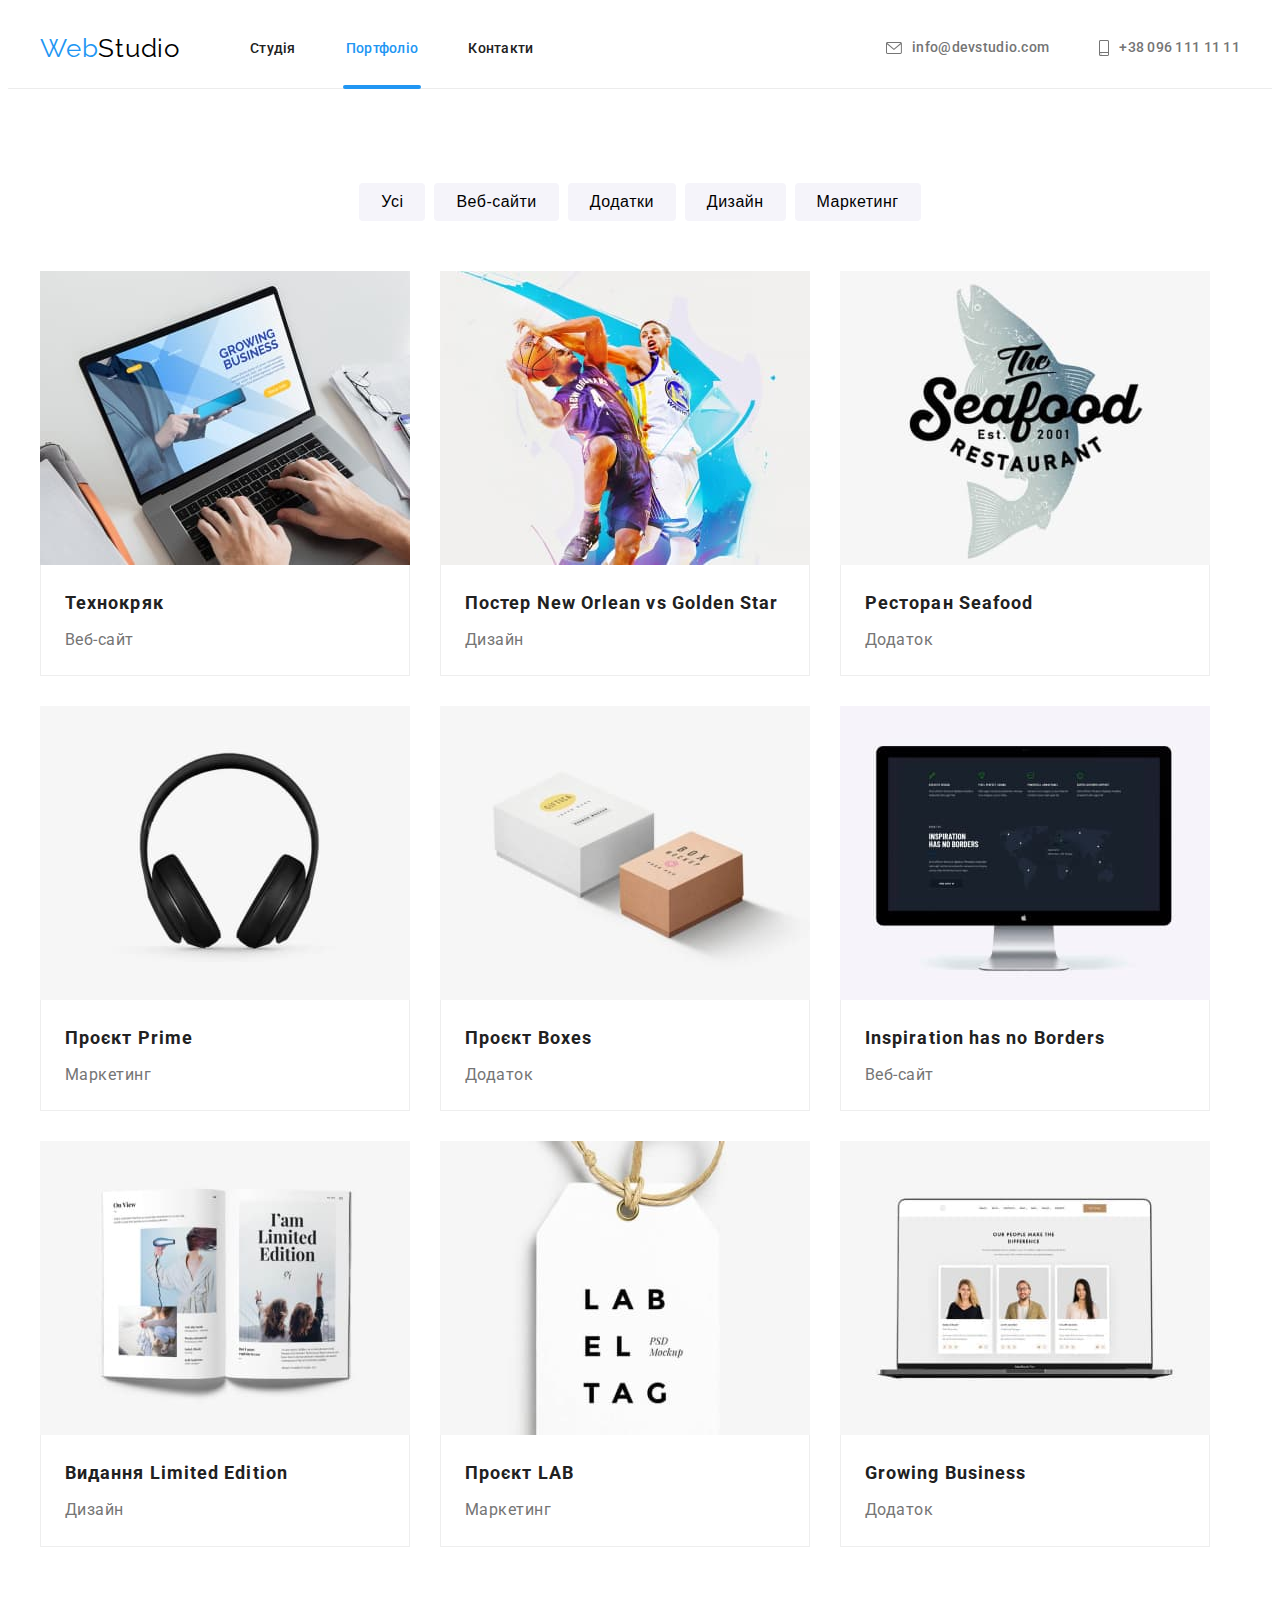
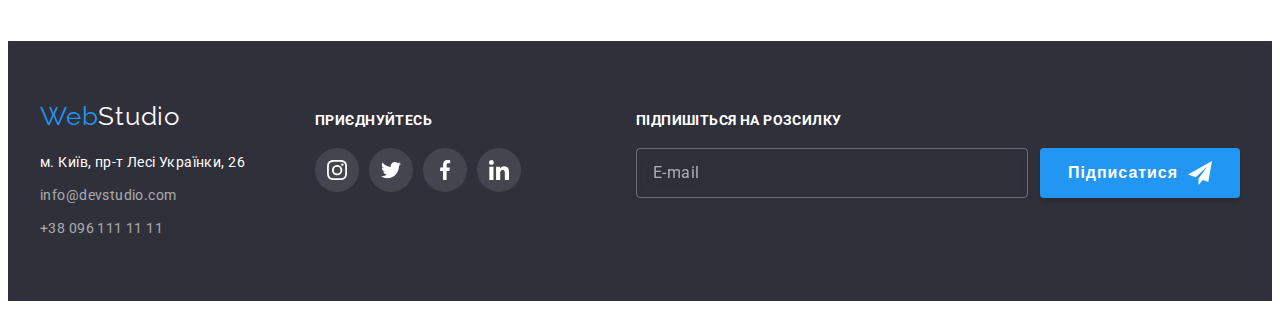
==== portfolio.html @ 5ef6e79d "Initial commit" ====
<!DOCTYPE html>
<html lang="uk">
  <head>
    <meta charset="UTF-8" />
    <meta http-equiv="X-UA-Compatible" content="IE=edge" />
    <meta name="viewport" content="width=device-width, initial-scale=1.0" />
    <title>Portfolio</title>
    <link
      rel="stylesheet"
      href="https://cdnjs.cloudflare.com/ajax/libs/modern-normalize/1.1.0/modern-normalize.min.css"
      integrity="sha512-wpPYUAdjBVSE4KJnH1VR1HeZfpl1ub8YT/NKx4PuQ5NmX2tKuGu6U/JRp5y+Y8XG2tV+wKQpNHVUX03MfMFn9Q=="
      crossorigin="anonymous"
      referrerpolicy="no-referrer"
    />
    <link rel="preconnect" href="https://fonts.googleapis.com" />
    <link rel="preconnect" href="https://fonts.gstatic.com" crossorigin />
    <link
      href="https://fonts.googleapis.com/css2?family=Raleway:wght@700&family=Roboto:wght@400;500;700;900&display=swap"
      rel="stylesheet"
    />
    <link rel="stylesheet" href="./css/styles.css" />
  </head>

  <body>
    <header class="header">
      <div class="container main-nav">
        <nav>
          <a href="./index.html" class="logo-main">Web<span class="logo-black">Studio</span></a>
          <ul class="list site-nav">
            <li class="item">
              <a href="./index.html" class="menu-link">Студія</a>
            </li>
            <li class="item">
              <a href="./portfolio.html" class="menu-link active-link">Портфоліо</a>
            </li>
            <li class="item">
              <a href="#" class="menu-link">Контакти</a>
            </li>
          </ul>
        </nav>

        <ul class="list contacts">
          <li class="item">
            <a href="mailto:info@devstudio.com" class="contact-link">
              <svg class="contacts-icon" width="16" height="12">
                <use href="./images/icons/icons.svg#mail"></use>
              </svg>
              info@devstudio.com</a
            >
          </li>
          <li class="item">
            <a href="tel:+380961111111" class="contact-link">
              <svg class="contacts-icon" width="10" height="16">
                <use href="./images/icons/icons.svg#smartphone"></use>
              </svg>
              +38 096 111 11 11</a
            >
          </li>
        </ul>
      </div>
    </header>

    <main>
      <section class="section">
        <div class="container">
          <h1 class="visually-hidden">Портфолио</h1>
          <ul class="btn-list list">
            <li class="btn-item">
              <button type="button" class="portfolio-button">Усі</button>
            </li>
            <li class="btn-item">
              <button type="button" class="portfolio-button">Веб-сайти</button>
            </li>
            <li class="btn-item">
              <button type="button" class="portfolio-button">Додатки</button>
            </li>
            <li class="btn-item">
              <button type="button" class="portfolio-button">Дизайн</button>
            </li>
            <li class="btn-item">
              <button type="button" class="portfolio-button">Маркетинг</button>
            </li>
          </ul>

          <ul class="examples-list list">
            <li class="examples-item">
              <a href="#" class="examples-link">
                <div class="examples-thumb">
                  <img
                    src="./images/img-portfolio/notebook1.jpg"
                    alt="Ноутбук з сайтом"
                    width="370"
                    height="294"
                  />
                  <div class="overlay">
                    <p class="overlay-desc">
                      Ресурс пропонує комплексні пропозиції з різним рівнем функціоналу та сервісів.
                      Все це дозволить відвідувачу отримати вичерпні відомості про компанію чи
                      приватну особу.
                    </p>
                  </div>
                </div>
                <div class="examples-container">
                  <h2 class="examples">Технокряк</h2>
                  <p class="description">Веб-сайт</p>
                </div>
              </a>
            </li>
            <li class="examples-item">
              <a href="#" class="examples-link">
                <div class="examples-thumb">
                  <img
                    src="./images/img-portfolio/basketball-players.jpg"
                    alt="Баскетболісти"
                    width="370"
                    height="294"
                  />
                  <div class="overlay">
                    <p class="overlay-desc">
                      Ресурс пропонує комплексні пропозиції з різним рівнем функціоналу та сервісів.
                      Все це дозволить відвідувачу отримати вичерпні відомості про компанію чи
                      приватну особу.
                    </p>
                  </div>
                </div>
                <div class="examples-container">
                  <h2 class="examples">Постер New Orlean vs Golden Star</h2>
                  <p class="description">Дизайн</p>
                </div>
              </a>
            </li>
            <li class="examples-item">
              <a href="#" class="examples-link">
                <div class="examples-thumb">
                  <img
                    src="./images/img-portfolio/restaurant-logo.jpg"
                    alt="Логотип ресторану"
                    width="370"
                    height="294"
                  />
                  <div class="overlay">
                    <p class="overlay-desc">
                      Ресурс пропонує комплексні пропозиції з різним рівнем функціоналу та сервісів.
                      Все це дозволить відвідувачу отримати вичерпні відомості про компанію чи
                      приватну особу.
                    </p>
                  </div>
                </div>
                <div class="examples-container">
                  <h2 class="examples">Ресторан Seafood</h2>
                  <p class="description">Додаток</p>
                </div>
              </a>
            </li>
            <li class="examples-item">
              <a href="#" class="examples-link">
                <div class="examples-thumb">
                  <img
                    src="./images/img-portfolio/headphones.jpg"
                    alt="Навушники"
                    width="370"
                    height="294"
                  />
                  <div class="overlay">
                    <p class="overlay-desc">
                      Ресурс пропонує комплексні пропозиції з різним рівнем функціоналу та сервісів.
                      Все це дозволить відвідувачу отримати вичерпні відомості про компанію чи
                      приватну особу.
                    </p>
                  </div>
                </div>
                <div class="examples-container">
                  <h2 class="examples">Проєкт Prime</h2>
                  <p class="description">Маркетинг</p>
                </div>
              </a>
            </li>
            <li class="examples-item">
              <a href="#" class="examples-link">
                <div class="examples-thumb">
                  <img
                    src="./images/img-portfolio/boxes.jpg"
                    alt="Коробки"
                    width="370"
                    height="294"
                  />
                  <div class="overlay">
                    <p class="overlay-desc">
                      Ресурс пропонує комплексні пропозиції з різним рівнем функціоналу та сервісів.
                      Все це дозволить відвідувачу отримати вичерпні відомості про компанію чи
                      приватну особу.
                    </p>
                  </div>
                </div>
                <div class="examples-container">
                  <h2 class="examples">Проєкт Boxes</h2>
                  <p class="description">Додаток</p>
                </div>
              </a>
            </li>
            <li class="examples-item">
              <a href="#" class="examples-link">
                <div class="examples-thumb">
                  <img
                    src="./images/img-portfolio/mac.jpg"
                    alt="Компьютер"
                    width="370"
                    height="294"
                  />
                  <div class="overlay">
                    <p class="overlay-desc">
                      Ресурс пропонує комплексні пропозиції з різним рівнем функціоналу та сервісів.
                      Все це дозволить відвідувачу отримати вичерпні відомості про компанію чи
                      приватну особу.
                    </p>
                  </div>
                </div>
                <div class="examples-container">
                  <h2 class="examples">Inspiration has no Borders</h2>
                  <p class="description">Веб-сайт</p>
                </div>
              </a>
            </li>
            <li class="examples-item">
              <a href="#" class="examples-link">
                <div class="examples-thumb">
                  <img
                    src="./images/img-portfolio/journal.jpg"
                    alt="Журнал"
                    width="370"
                    height="294"
                  />
                  <div class="overlay">
                    <p class="overlay-desc">
                      Ресурс пропонує комплексні пропозиції з різним рівнем функціоналу та сервісів.
                      Все це дозволить відвідувачу отримати вичерпні відомості про компанію чи
                      приватну особу.
                    </p>
                  </div>
                </div>
                <div class="examples-container">
                  <h2 class="examples">Видання Limited Edition</h2>
                  <p class="description">Дизайн</p>
                </div>
              </a>
            </li>
            <li class="examples-item">
              <a href="#" class="examples-link">
                <div class="examples-thumb">
                  <img
                    src="./images/img-portfolio/label.jpg"
                    alt="Лейба"
                    width="370"
                    height="294"
                  />
                  <div class="overlay">
                    <p class="overlay-desc">
                      Ресурс пропонує комплексні пропозиції з різним рівнем функціоналу та сервісів.
                      Все це дозволить відвідувачу отримати вичерпні відомості про компанію чи
                      приватну особу.
                    </p>
                  </div>
                </div>
                <div class="examples-container">
                  <h2 class="examples">Проєкт LAB</h2>
                  <p class="description">Маркетинг</p>
                </div>
              </a>
            </li>
            <li class="examples-item">
              <a href="#" class="examples-link">
                <div class="examples-thumb">
                  <img
                    src="./images/img-portfolio/notebook2.jpg"
                    alt="Ноутбук з відкритим застосунком"
                    width="370"
                    height="294"
                  />
                  <div class="overlay">
                    <p class="overlay-desc">
                      Ресурс пропонує комплексні пропозиції з різним рівнем функціоналу та сервісів.
                      Все це дозволить відвідувачу отримати вичерпні відомості про компанію чи
                      приватну особу.
                    </p>
                  </div>
                </div>
                <div class="examples-container">
                  <h2 class="examples">Growing Business</h2>
                  <p class="description">Додаток</p>
                </div>
              </a>
            </li>
          </ul>
        </div>
      </section>
    </main>

    <footer class="footer">
      <div class="footer-container container">
        <div class="adress-container">
          <a href="./index.html" class="logo-main">Web<span class="logo-white">Studio</span></a>
          <address class="address-group">
            <ul class="list">
              <li class="address-item">
                <a
                  href="https://goo.gl/maps/VaSAjemoiXG7hevM7"
                  target="_blank"
                  rel="noreferrer noopener"
                  class="footer-link address"
                  >м. Київ, пр-т Лесі Українки, 26
                </a>
              </li>
              <li class="address-item">
                <a href="mailto:info@devstudio.com" class="footer-link">info@devstudio.com</a>
              </li>
              <li class="address-item">
                <a href="tel:+380961111111" class="footer-link">+38 096 111 11 11</a>
              </li>
            </ul>
          </address>
        </div>

        <div class="footer-social-link">
          <h2 class="link-title">приєднуйтесь</h2>
          <ul class="socials-list list">
            <li class="socials">
              <a
                class="footer-socials-link socials-link"
                target="_blank"
                rel="noreferrer noopener"
                href="#"
              >
                <svg class="footer-contacts-icon" width="20" height="20">
                  <use href="./images/icons/icons.svg#instagram"></use>
                </svg>
              </a>
            </li>
            <li class="socials">
              <a
                class="footer-socials-link socials-link"
                target="_blank"
                rel="noreferrer noopener"
                href="#"
              >
                <svg class="footer-contacts-icon" width="20" height="20">
                  <use href="./images/icons/icons.svg#twitter"></use>
                </svg>
              </a>
            </li>
            <li class="socials">
              <a
                class="footer-socials-link socials-link"
                target="_blank"
                rel="noreferrer noopener"
                href="#"
              >
                <svg class="footer-contacts-icon" width="20" height="20">
                  <use href="./images/icons/icons.svg#facebook"></use>
                </svg>
              </a>
            </li>
            <li class="socials">
              <a
                class="footer-socials-link socials-link"
                target="_blank"
                rel="noreferrer noopener"
                href="#"
              >
                <svg class="footer-contacts-icon" width="20" height="20">
                  <use href="./images/icons/icons.svg#linkedin"></use>
                </svg>
              </a>
            </li>
          </ul>
        </div>

        <form class="footer-form">
          <h2 class="link-title">Підпишіться на розсилку</h2>
          <div class="footer-form-countainer">
            <label class="footer-form-label">
              <input type="email" name="follow-mail" placeholder="E-mail" required />
            </label>
            <button type="submit" class="button footer-btn">
              Підписатися
              <svg class="footer-btn-icon" width="24" height="24">
                <use href="./images/icons/icons.svg#icon-follow"></use>
              </svg>
            </button>
          </div>
        </form>
      </div>
    </footer>
  </body>
</html>
---- css/styles.css ----
:root {
  --main-font: 'Roboto', sans-serif;
  --main-font-color: #212121;
  --secondary-font-color: #757575;
  --light-color: #ffffff;
  --accent-color: #2196f3;
  --main-background-color: #ffffff;
  --secondary-background-color: #2f303a;
  --background-button-color: #f5f4fa;
  --fill-icon: #afb1b8;
  --main-anim: 250ms cubic-bezier(0.4, 0, 0.2, 1) 0s;
}

body {
  background-color: var(--main-background-color);
  color: var(--main-font-color);
  font-family: var(--main-font);
  font-size: 14px;
}

h1,
h2,
h3,
h4,
h5,
h6,
p {
  margin: 0;
  padding: 0;
}

img {
  display: block;
  max-width: 100%;
  height: auto;
}

.container {
  width: 1200px;
  margin: 0 auto;
  padding-left: 15px;
  padding-right: 15px;
}

.section {
  padding-top: 94px;
  padding-bottom: 94px;
}

/* Стилизация хедера */

.header {
  border-bottom: solid 1px #ececec;
}

/* Стилизация логотипа */

.logo-main {
  text-decoration: none;
  font-family: 'Raleway', sans-serif;
  font-size: 26px;
  line-height: 1.17;
  color: var(--accent-color);
  letter-spacing: 0.03em;
}

.logo-black {
  color: #000000;
}

.logo-white {
  color: #ffffff;
}

.list {
  list-style: none;
  margin: 0;
  padding: 0;
}

.menu-link {
  display: block;
  padding-top: 32px;
  padding-bottom: 32px;

  text-decoration: none;
  color: var(--main-font-color);
  font-weight: 500;
  line-height: 1.17;
  letter-spacing: 0.02em;

  transition: color var(--main-anim);
}

.menu-link:hover,
.menu-link:focus {
  color: var(--accent-color);
}

.contact-link {
  display: flex;
  gap: 10px;
  align-items: center;
  padding-top: 32px;
  padding-bottom: 32px;

  text-decoration: none;
  color: var(--secondary-font-color);
  font-weight: 500;
  line-height: 1.14;
  letter-spacing: 0.02em;

  transition: color var(--main-anim);
}

.contact-link:hover,
.contact-link:focus {
  color: var(--accent-color);
}

.active-link {
  position: relative;
  color: var(--accent-color);
}

.active-link::after {
  position: absolute;
  right: -4%;
  bottom: -1px;
  display: block;
  content: '';
  width: 108%;
  height: 4px;
  background-color: var(--accent-color);
  border-radius: 2px;
}

.site-nav {
  display: flex;
  margin-left: 70px;
}

.site-nav .item + .item {
  margin-left: 50px;
}

.contacts {
  display: flex;
  margin-left: auto;
}

.contacts .item + .item {
  margin-left: 50px;
}

.main-nav,
.main-nav nav {
  display: flex;
  align-items: center;
}

.contacts-icon {
  fill: currentColor;
}

/* Стилизация main */

/* Герой */

.container-hero {
  width: 696px;
  margin: 0 auto;
}

.hero {
  max-width: 1600px;
  height: 600px;
  margin-right: auto;
  margin-left: auto;
  padding-top: 200px;
  padding-bottom: 200px;

  border: 1px solid #000000;
  background-image: linear-gradient(rgba(47, 48, 58, 0.4), rgba(47, 48, 58, 0.4)),
    url(../images/background/hero-bg.jpg);
  filter: drop-shadow(0px 4px 4px rgba(0, 0, 0, 0.25));
  background-color: var(--secondary-background-color);
  text-align: center;
}

.hero-title {
  margin: 0;
  margin-bottom: 30px;
  color: var(--light-color);
  font-size: 44px;
  font-weight: 900;
  text-transform: uppercase;
  line-height: 1.36;
  letter-spacing: 0.06em;
  text-align: center;
  width: 696px;
}

.button {
  background-color: var(--accent-color);
  color: var(--light-color);
  font-size: 16px;
  font-weight: 700;
  line-height: 1.88;
  letter-spacing: 0.06em;
  border: none;
  padding: 10px 32px;
  border-radius: 4px;
  box-shadow: 0px 4px 4px rgba(0, 0, 0, 0.15);
  cursor: pointer;

  transition: background-color var(--main-anim);
}

.button:focus,
.button:hover {
  background-color: #188ce8;
}

/* Стилизация приимуществ */

.advantages {
  padding-bottom: 0;
}

.visually-hidden {
  position: absolute;
  white-space: nowrap;
  width: 1px;
  height: 1px;
  overflow: hidden;
  border: 0;
  padding: 0;
  clip: rect(0 0 0 0);
  clip-path: inset(50%);
  margin: -1px;
}

.advantage-list {
  display: flex;
}

.advantage-title {
  margin-bottom: 10px;

  color: var(--main-font-color);
  font-weight: 700;
  line-height: 1.14;
  letter-spacing: 0.03em;
  text-transform: uppercase;
}

.advantage-text {
  color: var(--secondary-font-color);
  line-height: 1.71;
  letter-spacing: 0.03em;
}

.advantage-item {
  flex-basis: 100%;
}

.advantage-list .advantage-item + .advantage-item {
  margin-left: 30px;
}

.advantage-countainer {
  display: flex;
  justify-content: center;
  align-items: center;
  margin-bottom: 30px;
  width: 100%;
  height: 120px;
  background: var(--background-button-color);
  border-radius: 4px;
}

/* Чем мы занимаемся */

.section-title {
  margin-bottom: 50px;

  font-weight: 700;
  font-size: 36px;
  line-height: 1.17;
  text-align: center;
  letter-spacing: 0.03em;
}

.employments {
  display: flex;
}

.employments .employments-item + .employments-item {
  margin-left: 30px;
}

.employments-item {
  position: relative;
}

.employments-text {
  display: flex;
  justify-content: center;
  align-items: center;

  position: absolute;
  left: 0;
  bottom: 0;
  height: 74px;
  width: 100%;

  font-weight: 700;
  line-height: calc(16 / 14);
  letter-spacing: 0.03em;
  text-transform: uppercase;

  color: var(--light-color);
  background-color: rgba(47, 48, 58, 0.8);
}

/* Наша команда */

.team {
  background-color: #f5f4fa;
}

.team-list {
  display: flex;
  text-align: center;
}

.team-list .team-item + .team-item {
  margin-left: 30px;
}

.team-item {
  background-color: var(--main-background-color);
  box-shadow: 0px 1px 3px rgba(0, 0, 0, 0.12), 0px 1px 1px rgba(0, 0, 0, 0.14),
    0px 2px 1px rgba(0, 0, 0, 0.2);
  border-radius: 0px 0px 4px 4px;
}

.name {
  margin-bottom: 10px;

  font-weight: 500;
  font-size: 16px;
  line-height: 1.19;
  letter-spacing: 0.03em;
}

.job-title {
  margin-bottom: 16px;
  color: var(--secondary-font-color);
  font-size: 16px;
  line-height: 1.19;
  letter-spacing: 0.03em;
}

.team-container {
  padding-top: 30px;
  padding-bottom: 30px;
}

.socials-link {
  display: flex;
  justify-content: center;
  align-items: center;
  width: 44px;
  height: 44px;
  border-radius: 50%;

  transition: background-color var(--main-anim);
}

.socials-link:hover,
.socials-link:focus {
  background-color: var(--accent-color);
}

.team-contacts-icon {
  fill: var(--fill-icon);

  transition: fill var(--main-anim);
}

.socials-link:hover .team-contacts-icon,
.socials-link:focus .team-contacts-icon {
  fill: var(--main-background-color);
}

.socials-list {
  display: flex;
  justify-content: center;
  gap: 10px;
}

/* Постоянные клиенты */

.client-list {
  display: flex;
  gap: 30px;
}

.client-link {
  display: flex;
  width: 170px;
  height: 92px;
  border: 1px solid var(--fill-icon);
  border-radius: 4px;
  justify-content: center;
  align-items: center;

  transition: border var(--main-anim);
}

.client-icon {
  fill: var(--fill-icon);

  transition: fill var(--main-anim);
}

.client-link:hover,
.client-link:focus {
  border: 1px solid var(--accent-color);
}

.client-link:hover .client-icon,
.client-link:focus .client-icon {
  fill: var(--accent-color);
}

/* Стилизация футера */

.address-group {
  margin-top: 20px;
}

.footer {
  background-color: var(--secondary-background-color);
  padding-top: 60px;
  padding-bottom: 60px;
}

.footer-link {
  text-decoration: none;
  color: rgba(255, 255, 255, 0.6);
  line-height: 1.71;
  letter-spacing: 0.03em;
  font-style: normal;

  transition: color var(--main-anim);
}

.footer-link:hover,
.footer-link:focus {
  color: var(--accent-color);
}

.address {
  color: var(--light-color);
}

.address-item {
  margin-bottom: 9px;
}

.list .address-item:last-child {
  margin-bottom: 0;
}

.link-title {
  margin-bottom: 20px;
  font-size: 14px;
  line-height: calc(16 / 14);
  letter-spacing: 0.03em;
  text-transform: uppercase;
  color: var(--light-color);
}

.footer-socials-link {
  background-color: rgba(255, 255, 255, 0.1);
}

.footer-contacts-icon {
  fill: var(--main-background-color);
}

.footer-container {
  display: flex;
  gap: 70px;
  align-items: baseline;
}

/* Оформление формы футера */

.footer-btn {
  display: flex;
  gap: 10px;
  align-items: center;
  padding-left: 28px;
  padding-right: 28px;
}

.footer-btn-icon {
  fill: currentColor;
}

.footer-form {
  margin-left: auto;
}

.footer-form-countainer {
  display: flex;
  gap: 12px;
}

.footer-form-label input {
  margin: 0;
  padding: 15px 16px 15px 16px;
  width: 358px;

  color: var(--light-color);
  font-size: 16px;

  border: 1px solid rgba(255, 255, 255, 0.3);
  filter: drop-shadow(0px 4px 4px rgba(0, 0, 0, 0.15));
  border-radius: 4px;
  background-color: transparent;
}

.footer-form-label input::placeholder {
  font-family: 'Roboto';
  font-style: normal;
  font-weight: 400;
  font-size: 16px;
  line-height: 1.25;
  letter-spacing: 0.03em;
  color: rgba(255, 255, 255, 0.6);
}

/* Стилизация portfolio.html */

/* Стилизация кнопок */

.portfolio-button {
  background-color: var(--background-button-color);
  font-weight: 500;
  font-size: 16px;
  line-height: 1.62;
  letter-spacing: 0.03em;
  border: none;
  border-radius: 4px;
  padding: 6px 22px;
  cursor: pointer;

  transition: background-color var(--main-anim), color var(--main-anim), box-shadow var(--main-anim);
}

.portfolio-button:hover,
.portfolio-button:focus {
  background-color: var(--accent-color);
  color: var(--light-color);
  box-shadow: 0px 3px 1px rgba(0, 0, 0, 0.1), 0px 1px 2px rgba(0, 0, 0, 0.08),
    0px 2px 2px rgba(0, 0, 0, 0.12);
}

.btn-list {
  display: flex;
  margin-bottom: 50px;
  justify-content: center;
}

.btn-item {
  margin-left: 9px;
}

.btn-item:first-child {
  margin-left: 0;
}

/* Стилизация примеров продуктов */

.examples-link {
  text-decoration: none;
}

.examples {
  margin-bottom: 4px;

  color: var(--main-font-color);
  font-weight: 700;
  font-size: 18px;
  line-height: 2;
  letter-spacing: 0.06em;
}

.description {
  color: var(--secondary-font-color);
  font-size: 16px;
  line-height: 1.88;
  letter-spacing: 0.03em;
}

.examples-container {
  padding: 20px 24px;
  border: 1px solid #eeeeee;
  border-top: none;
}

.examples-list {
  display: flex;
  flex-wrap: wrap;

  margin-top: -30px;
  margin-left: -30px;
}

.examples-item {
  margin-top: 30px;
  margin-left: 30px;

  transition: box-shadow var(--main-anim);
}

.examples-item:hover {
  box-shadow: 0px 1px 1px rgba(0, 0, 0, 0.12), 0px 4px 4px rgba(0, 0, 0, 0.06),
    1px 4px 6px rgba(0, 0, 0, 0.16);
}

.examples-thumb {
  position: relative;
  overflow: hidden;
}

.overlay {
  position: absolute;
  top: 0;
  left: 0;

  transform: translateY(100%);

  width: 100%;
  height: 100%;

  display: flex;
  justify-content: center;
  align-items: center;
  padding-left: 24px;
  padding-right: 24px;

  background-color: rgba(33, 150, 243, 0.9);

  transition: transform var(--main-anim);
}

.examples-link:hover .overlay,
.examples-link:focus .overlay {
  transform: translateY(0);
}

.overlay-desc {
  font-size: 18px;
  line-height: calc(28 / 18);
  letter-spacing: 0.03em;

  color: var(--light-color);
}

/* Модальное окно */

.backdrop {
  position: fixed;
  top: 0;
  left: 0;
  width: 100%;
  height: 100%;
  background-color: rgba(0, 0, 0, 0.2);

  transition: opacity var(--main-anim), visibility var(--main-anim);
}

.modal {
  position: absolute;
  top: 50%;
  left: 50%;
  transform: translate(-50%, -50%);

  padding: 40px;
  width: 528px;

  background-color: var(--main-background-color);
  box-shadow: 0px 1px 3px rgba(0, 0, 0, 0.12), 0px 1px 1px rgba(0, 0, 0, 0.14),
    0px 2px 1px rgba(0, 0, 0, 0.2);
  border-radius: 4px;

  opacity: 1;

  transition: opacity var(--main-anim), transform var(--main-anim);
}

.modal-btn {
  position: absolute;
  top: 9px;
  right: 12px;

  display: flex;
  justify-content: center;
  align-items: center;

  width: 30px;
  height: 30px;

  border-radius: 50%;
  border: 1px solid rgba(0, 0, 0, 0.1);
  background-color: var(--main-background-color);
  cursor: pointer;
}

.modal-btn-icon {
  transition: fill var(--main-anim);
}

.modal-btn:focus .modal-btn-icon,
.modal-btn:hover .modal-btn-icon {
  fill: var(--accent-color);
}

.is-hidden {
  opacity: 0;
  pointer-events: none;
  visibility: hidden;
}

.is-hidden .modal {
  transform: translate(-50%, -150%);
  opacity: 0;
}

/* Стилизация формы модального окна */

.modal-form-title {
  display: block;

  margin-bottom: 30px;

  font-size: 20px;
  line-height: calc(23 / 20);
  text-align: center;
  letter-spacing: 0.03em;
}

.modal-form-group {
  margin-bottom: 20px;
}

.modal-form-agreement {
  display: flex;
  align-items: center;
  justify-content: center;
  gap: 7px;
  margin: 0;
  margin-bottom: 30px;
  padding: 0;
}

.modal-btn-submit {
  display: flex;
  margin: 0 auto;
  padding-left: 52px;
  padding-right: 52px;
}

.modal-form-field {
  position: relative;

  display: block;
  margin-bottom: 10px;
}

.modal-form-field:last-child {
  margin-bottom: 0;
}

.modal-form-label {
  display: block;

  margin-bottom: 4px;

  font-size: 12px;
  line-height: calc(14 / 12);
  letter-spacing: 0.01em;
  color: var(--secondary-font-color);
}

.modal-form-input {
  padding: 12px 42px;
  margin: 0;

  width: 100%;
  height: 40px;

  outline: transparent;
  border: 1px solid rgba(33, 33, 33, 0.2);
  border-radius: 4px;

  transition: border-color var(--main-anim);

  cursor: pointer;
}

.modal-form-input:focus {
  border-color: var(--accent-color);
}

.modal-form-icon {
  position: absolute;
  left: 12px;
  bottom: 11px;

  transition: fill var(--main-anim);
}

.modal-form-input:focus + .modal-form-icon {
  fill: var(--accent-color);
}

.modal-form-textarea {
  width: 100%;
  height: 120px;
  resize: none;

  padding: 12px 16px;

  outline: transparent;
  border: 1px solid rgba(33, 33, 33, 0.2);
  border-radius: 4px;

  transition: border-color var(--main-anim);

  cursor: pointer;
}

.modal-form-textarea:focus {
  border-color: var(--accent-color);
}

.modal-form-textarea::placeholder {
  font-size: 12px;
  line-height: calc(14 / 12);
  letter-spacing: 0.01em;
  color: rgba(117, 117, 117, 0.5);
}

.agreement-text {
  line-height: calc(24 / 14);
  letter-spacing: 0.03em;
  color: var(--secondary-font-color);
  user-select: none;
}

.agreement-link {
  color: #2196f3;
}

.icon-checked {
  opacity: 0;

  transition: opacity var(--main-anim);
}

.icon-unchecked {
  opacity: 1;

  transition: opacity var(--main-anim);
}

.modal-form-checkbox:checked + .agreement-icon .icon-checked {
  opacity: 1;
}

.modal-form-checkbox:checked + .agreement-icon .icon-unchecked {
  opacity: 0;
}
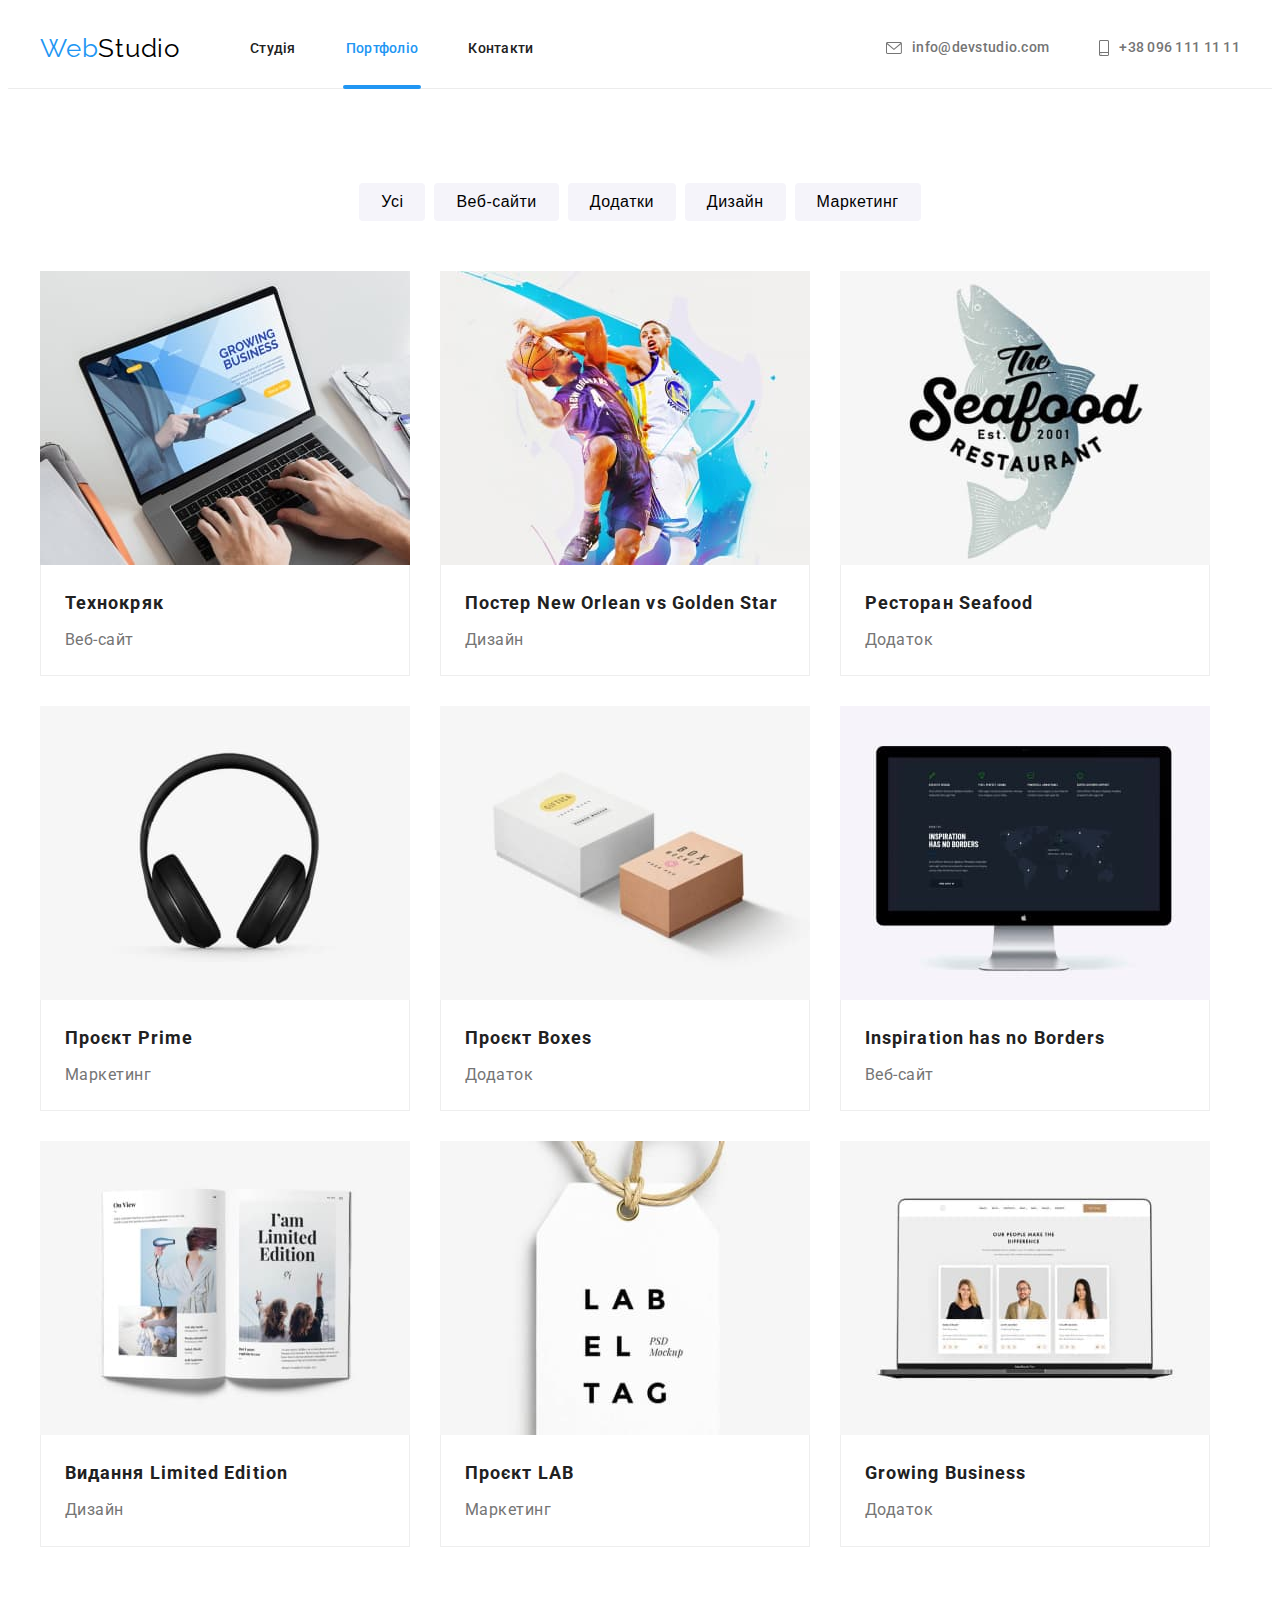
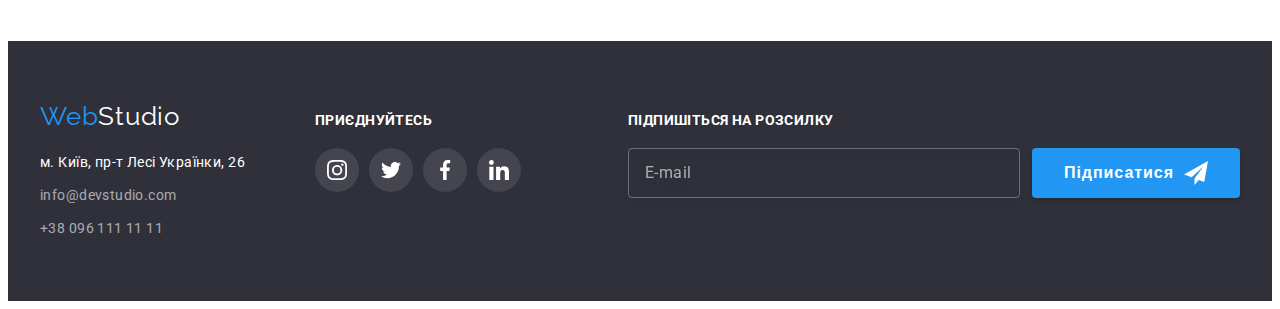
==== commit 213fae17: "Рефакторинг кода на SASS" ====
--- a/portfolio.html
+++ b/portfolio.html
@@ -18,39 +18,39 @@
       href="https://fonts.googleapis.com/css2?family=Raleway:wght@700&family=Roboto:wght@400;500;700;900&display=swap"
       rel="stylesheet"
     />
-    <link rel="stylesheet" href="./css/styles.css" />
+    <link rel="stylesheet" href="./css/main.min.css">
   </head>
 
   <body>
-    <header class="header">
-      <div class="container main-nav">
-        <nav>
+      <header class="header">
+      <div class="header__container container">
+        <nav class="nav">
           <a href="./index.html" class="logo-main">Web<span class="logo-black">Studio</span></a>
-          <ul class="list site-nav">
-            <li class="item">
-              <a href="./index.html" class="menu-link">Студія</a>
-            </li>
-            <li class="item">
-              <a href="./portfolio.html" class="menu-link active-link">Портфоліо</a>
-            </li>
-            <li class="item">
-              <a href="#" class="menu-link">Контакти</a>
+          <ul class="nav__list list">
+            <li class="nav__item">
+              <a href="./index.html" class="nav__link">Студія</a>
+            </li>
+            <li class="nav__item">
+              <a href="./portfolio.html" class="nav__link nav__link--current">Портфоліо</a>
+            </li>
+            <li class="nav__item">
+              <a href="#" class="nav__link">Контакти</a>
             </li>
           </ul>
         </nav>
 
-        <ul class="list contacts">
-          <li class="item">
-            <a href="mailto:info@devstudio.com" class="contact-link">
-              <svg class="contacts-icon" width="16" height="12">
+        <ul class="contacts list">
+          <li class="contacts__item">
+            <a href="mailto:info@devstudio.com" class="contacts__link">
+              <svg class="contacts__icon" width="16" height="12">
                 <use href="./images/icons/icons.svg#mail"></use>
               </svg>
               info@devstudio.com</a
             >
           </li>
-          <li class="item">
-            <a href="tel:+380961111111" class="contact-link">
-              <svg class="contacts-icon" width="10" height="16">
+          <li class="contacts__item">
+            <a href="tel:+380961111111" class="contacts__link">
+              <svg class="contacts__icon" width="10" height="16">
                 <use href="./images/icons/icons.svg#smartphone"></use>
               </svg>
               +38 096 111 11 11</a
@@ -64,229 +64,229 @@
       <section class="section">
         <div class="container">
           <h1 class="visually-hidden">Портфолио</h1>
-          <ul class="btn-list list">
-            <li class="btn-item">
-              <button type="button" class="portfolio-button">Усі</button>
-            </li>
-            <li class="btn-item">
-              <button type="button" class="portfolio-button">Веб-сайти</button>
-            </li>
-            <li class="btn-item">
-              <button type="button" class="portfolio-button">Додатки</button>
-            </li>
-            <li class="btn-item">
-              <button type="button" class="portfolio-button">Дизайн</button>
-            </li>
-            <li class="btn-item">
-              <button type="button" class="portfolio-button">Маркетинг</button>
+          <ul class="filter list">
+            <li class="filter__item">
+              <button type="button" class="filter__button">Усі</button>
+            </li>
+            <li class="filter__item">
+              <button type="button" class="filter__button">Веб-сайти</button>
+            </li>
+            <li class="filter__item">
+              <button type="button" class="filter__button">Додатки</button>
+            </li>
+            <li class="filter__item">
+              <button type="button" class="filter__button">Дизайн</button>
+            </li>
+            <li class="filter__item">
+              <button type="button" class="filter__button">Маркетинг</button>
             </li>
           </ul>
 
-          <ul class="examples-list list">
-            <li class="examples-item">
-              <a href="#" class="examples-link">
-                <div class="examples-thumb">
+          <ul class="examples list">
+            <li class="examples__item">
+              <a href="#" class="examples__link">
+                <div class="examples__thumb">
                   <img
                     src="./images/img-portfolio/notebook1.jpg"
                     alt="Ноутбук з сайтом"
                     width="370"
                     height="294"
                   />
-                  <div class="overlay">
-                    <p class="overlay-desc">
-                      Ресурс пропонує комплексні пропозиції з різним рівнем функціоналу та сервісів.
-                      Все це дозволить відвідувачу отримати вичерпні відомості про компанію чи
-                      приватну особу.
-                    </p>
-                  </div>
-                </div>
-                <div class="examples-container">
-                  <h2 class="examples">Технокряк</h2>
-                  <p class="description">Веб-сайт</p>
-                </div>
-              </a>
-            </li>
-            <li class="examples-item">
-              <a href="#" class="examples-link">
-                <div class="examples-thumb">
+                  <div class="examples__overlay">
+                    <p class="examples__overlay-desc">
+                      Ресурс пропонує комплексні пропозиції з різним рівнем функціоналу та сервісів.
+                      Все це дозволить відвідувачу отримати вичерпні відомості про компанію чи
+                      приватну особу.
+                    </p>
+                  </div>
+                </div>
+                <div class="examples__container">
+                  <h2 class="examples__title">Технокряк</h2>
+                  <p class="examples__description">Веб-сайт</p>
+                </div>
+              </a>
+            </li>
+            <li class="examples__item">
+              <a href="#" class="examples__link">
+                <div class="examples__thumb">
                   <img
                     src="./images/img-portfolio/basketball-players.jpg"
                     alt="Баскетболісти"
                     width="370"
                     height="294"
                   />
-                  <div class="overlay">
-                    <p class="overlay-desc">
-                      Ресурс пропонує комплексні пропозиції з різним рівнем функціоналу та сервісів.
-                      Все це дозволить відвідувачу отримати вичерпні відомості про компанію чи
-                      приватну особу.
-                    </p>
-                  </div>
-                </div>
-                <div class="examples-container">
-                  <h2 class="examples">Постер New Orlean vs Golden Star</h2>
-                  <p class="description">Дизайн</p>
-                </div>
-              </a>
-            </li>
-            <li class="examples-item">
-              <a href="#" class="examples-link">
-                <div class="examples-thumb">
+                  <div class="examples__overlay">
+                    <p class="examples__overlay-desc">
+                      Ресурс пропонує комплексні пропозиції з різним рівнем функціоналу та сервісів.
+                      Все це дозволить відвідувачу отримати вичерпні відомості про компанію чи
+                      приватну особу.
+                    </p>
+                  </div>
+                </div>
+                <div class="examples__container">
+                  <h2 class="examples__title">Постер New Orlean vs Golden Star</h2>
+                  <p class="examples__description">Дизайн</p>
+                </div>
+              </a>
+            </li>
+            <li class="examples__item">
+              <a href="#" class="examples__link">
+                <div class="examples__thumb">
                   <img
                     src="./images/img-portfolio/restaurant-logo.jpg"
                     alt="Логотип ресторану"
                     width="370"
                     height="294"
                   />
-                  <div class="overlay">
-                    <p class="overlay-desc">
-                      Ресурс пропонує комплексні пропозиції з різним рівнем функціоналу та сервісів.
-                      Все це дозволить відвідувачу отримати вичерпні відомості про компанію чи
-                      приватну особу.
-                    </p>
-                  </div>
-                </div>
-                <div class="examples-container">
-                  <h2 class="examples">Ресторан Seafood</h2>
-                  <p class="description">Додаток</p>
-                </div>
-              </a>
-            </li>
-            <li class="examples-item">
-              <a href="#" class="examples-link">
-                <div class="examples-thumb">
+                  <div class="examples__overlay">
+                    <p class="examples__overlay-desc">
+                      Ресурс пропонує комплексні пропозиції з різним рівнем функціоналу та сервісів.
+                      Все це дозволить відвідувачу отримати вичерпні відомості про компанію чи
+                      приватну особу.
+                    </p>
+                  </div>
+                </div>
+                <div class="examples__container">
+                  <h2 class="examples__title">Ресторан Seafood</h2>
+                  <p class="examples__description">Додаток</p>
+                </div>
+              </a>
+            </li>
+            <li class="examples__item">
+              <a href="#" class="examples__link">
+                <div class="examples__thumb">
                   <img
                     src="./images/img-portfolio/headphones.jpg"
                     alt="Навушники"
                     width="370"
                     height="294"
                   />
-                  <div class="overlay">
-                    <p class="overlay-desc">
-                      Ресурс пропонує комплексні пропозиції з різним рівнем функціоналу та сервісів.
-                      Все це дозволить відвідувачу отримати вичерпні відомості про компанію чи
-                      приватну особу.
-                    </p>
-                  </div>
-                </div>
-                <div class="examples-container">
-                  <h2 class="examples">Проєкт Prime</h2>
-                  <p class="description">Маркетинг</p>
-                </div>
-              </a>
-            </li>
-            <li class="examples-item">
-              <a href="#" class="examples-link">
-                <div class="examples-thumb">
+                  <div class="examples__overlay">
+                    <p class="examples__overlay-desc">
+                      Ресурс пропонує комплексні пропозиції з різним рівнем функціоналу та сервісів.
+                      Все це дозволить відвідувачу отримати вичерпні відомості про компанію чи
+                      приватну особу.
+                    </p>
+                  </div>
+                </div>
+                <div class="examples__container">
+                  <h2 class="examples__title">Проєкт Prime</h2>
+                  <p class="examples__description">Маркетинг</p>
+                </div>
+              </a>
+            </li>
+            <li class="examples__item">
+              <a href="#" class="examples__link">
+                <div class="examples__thumb">
                   <img
                     src="./images/img-portfolio/boxes.jpg"
                     alt="Коробки"
                     width="370"
                     height="294"
                   />
-                  <div class="overlay">
-                    <p class="overlay-desc">
-                      Ресурс пропонує комплексні пропозиції з різним рівнем функціоналу та сервісів.
-                      Все це дозволить відвідувачу отримати вичерпні відомості про компанію чи
-                      приватну особу.
-                    </p>
-                  </div>
-                </div>
-                <div class="examples-container">
-                  <h2 class="examples">Проєкт Boxes</h2>
-                  <p class="description">Додаток</p>
-                </div>
-              </a>
-            </li>
-            <li class="examples-item">
-              <a href="#" class="examples-link">
-                <div class="examples-thumb">
+                  <div class="examples__overlay">
+                    <p class="examples__overlay-desc">
+                      Ресурс пропонує комплексні пропозиції з різним рівнем функціоналу та сервісів.
+                      Все це дозволить відвідувачу отримати вичерпні відомості про компанію чи
+                      приватну особу.
+                    </p>
+                  </div>
+                </div>
+                <div class="examples__container">
+                  <h2 class="examples__title">Проєкт Boxes</h2>
+                  <p class="examples__description">Додаток</p>
+                </div>
+              </a>
+            </li>
+            <li class="examples__item">
+              <a href="#" class="examples__link">
+                <div class="examples__thumb">
                   <img
                     src="./images/img-portfolio/mac.jpg"
                     alt="Компьютер"
                     width="370"
                     height="294"
                   />
-                  <div class="overlay">
-                    <p class="overlay-desc">
-                      Ресурс пропонує комплексні пропозиції з різним рівнем функціоналу та сервісів.
-                      Все це дозволить відвідувачу отримати вичерпні відомості про компанію чи
-                      приватну особу.
-                    </p>
-                  </div>
-                </div>
-                <div class="examples-container">
-                  <h2 class="examples">Inspiration has no Borders</h2>
-                  <p class="description">Веб-сайт</p>
-                </div>
-              </a>
-            </li>
-            <li class="examples-item">
-              <a href="#" class="examples-link">
-                <div class="examples-thumb">
+                  <div class="examples__overlay">
+                    <p class="examples__overlay-desc">
+                      Ресурс пропонує комплексні пропозиції з різним рівнем функціоналу та сервісів.
+                      Все це дозволить відвідувачу отримати вичерпні відомості про компанію чи
+                      приватну особу.
+                    </p>
+                  </div>
+                </div>
+                <div class="examples__container">
+                  <h2 class="examples__title">Inspiration has no Borders</h2>
+                  <p class="examples__description">Веб-сайт</p>
+                </div>
+              </a>
+            </li>
+            <li class="examples__item">
+              <a href="#" class="examples__link">
+                <div class="examples__thumb">
                   <img
                     src="./images/img-portfolio/journal.jpg"
                     alt="Журнал"
                     width="370"
                     height="294"
                   />
-                  <div class="overlay">
-                    <p class="overlay-desc">
-                      Ресурс пропонує комплексні пропозиції з різним рівнем функціоналу та сервісів.
-                      Все це дозволить відвідувачу отримати вичерпні відомості про компанію чи
-                      приватну особу.
-                    </p>
-                  </div>
-                </div>
-                <div class="examples-container">
-                  <h2 class="examples">Видання Limited Edition</h2>
-                  <p class="description">Дизайн</p>
-                </div>
-              </a>
-            </li>
-            <li class="examples-item">
-              <a href="#" class="examples-link">
-                <div class="examples-thumb">
+                  <div class="examples__overlay">
+                    <p class="examples__overlay-desc">
+                      Ресурс пропонує комплексні пропозиції з різним рівнем функціоналу та сервісів.
+                      Все це дозволить відвідувачу отримати вичерпні відомості про компанію чи
+                      приватну особу.
+                    </p>
+                  </div>
+                </div>
+                <div class="examples__container">
+                  <h2 class="examples__title">Видання Limited Edition</h2>
+                  <p class="examples__description">Дизайн</p>
+                </div>
+              </a>
+            </li>
+            <li class="examples__item">
+              <a href="#" class="examples__link">
+                <div class="examples__thumb">
                   <img
                     src="./images/img-portfolio/label.jpg"
                     alt="Лейба"
                     width="370"
                     height="294"
                   />
-                  <div class="overlay">
-                    <p class="overlay-desc">
-                      Ресурс пропонує комплексні пропозиції з різним рівнем функціоналу та сервісів.
-                      Все це дозволить відвідувачу отримати вичерпні відомості про компанію чи
-                      приватну особу.
-                    </p>
-                  </div>
-                </div>
-                <div class="examples-container">
-                  <h2 class="examples">Проєкт LAB</h2>
-                  <p class="description">Маркетинг</p>
-                </div>
-              </a>
-            </li>
-            <li class="examples-item">
-              <a href="#" class="examples-link">
-                <div class="examples-thumb">
+                  <div class="examples__overlay">
+                    <p class="examples__overlay-desc">
+                      Ресурс пропонує комплексні пропозиції з різним рівнем функціоналу та сервісів.
+                      Все це дозволить відвідувачу отримати вичерпні відомості про компанію чи
+                      приватну особу.
+                    </p>
+                  </div>
+                </div>
+                <div class="examples__container">
+                  <h2 class="examples__title">Проєкт LAB</h2>
+                  <p class="examples__description">Маркетинг</p>
+                </div>
+              </a>
+            </li>
+            <li class="examples__item">
+              <a href="#" class="examples__link">
+                <div class="examples__thumb">
                   <img
                     src="./images/img-portfolio/notebook2.jpg"
                     alt="Ноутбук з відкритим застосунком"
                     width="370"
                     height="294"
                   />
-                  <div class="overlay">
-                    <p class="overlay-desc">
-                      Ресурс пропонує комплексні пропозиції з різним рівнем функціоналу та сервісів.
-                      Все це дозволить відвідувачу отримати вичерпні відомості про компанію чи
-                      приватну особу.
-                    </p>
-                  </div>
-                </div>
-                <div class="examples-container">
-                  <h2 class="examples">Growing Business</h2>
-                  <p class="description">Додаток</p>
+                  <div class="examples__overlay">
+                    <p class="examples__overlay-desc">
+                      Ресурс пропонує комплексні пропозиції з різним рівнем функціоналу та сервісів.
+                      Все це дозволить відвідувачу отримати вичерпні відомості про компанію чи
+                      приватну особу.
+                    </p>
+                  </div>
+                </div>
+                <div class="examples__container">
+                  <h2 class="examples__title">Growing Business</h2>
+                  <p class="examples__description">Додаток</p>
                 </div>
               </a>
             </li>
@@ -295,78 +295,78 @@
       </section>
     </main>
 
-    <footer class="footer">
-      <div class="footer-container container">
-        <div class="adress-container">
+       <footer class="footer">
+      <div class="footer__container container">
+        <div class="footer__group">
           <a href="./index.html" class="logo-main">Web<span class="logo-white">Studio</span></a>
-          <address class="address-group">
-            <ul class="list">
-              <li class="address-item">
+          <address class="address">
+            <ul class="address__list list">
+              <li class="address__item">
                 <a
                   href="https://goo.gl/maps/VaSAjemoiXG7hevM7"
                   target="_blank"
                   rel="noreferrer noopener"
-                  class="footer-link address"
+                  class="address__link address__link--white"
                   >м. Київ, пр-т Лесі Українки, 26
                 </a>
               </li>
-              <li class="address-item">
-                <a href="mailto:info@devstudio.com" class="footer-link">info@devstudio.com</a>
+              <li class="address__item">
+                <a href="mailto:info@devstudio.com" class="address__link">info@devstudio.com</a>
               </li>
-              <li class="address-item">
-                <a href="tel:+380961111111" class="footer-link">+38 096 111 11 11</a>
+              <li class="address__item">
+                <a href="tel:+380961111111" class="address__link">+38 096 111 11 11</a>
               </li>
             </ul>
           </address>
         </div>
 
-        <div class="footer-social-link">
-          <h2 class="link-title">приєднуйтесь</h2>
-          <ul class="socials-list list">
-            <li class="socials">
+        <div class="footer__socials-link">
+          <h2 class="footer__subtitle">приєднуйтесь</h2>
+          <ul class="socials list">
+            <li class="socials__item">
               <a
-                class="footer-socials-link socials-link"
+                class="socials__link socials__link--dark"
                 target="_blank"
                 rel="noreferrer noopener"
                 href="#"
               >
-                <svg class="footer-contacts-icon" width="20" height="20">
+                <svg class="socials__icon socials__icon--white" width="20" height="20">
                   <use href="./images/icons/icons.svg#instagram"></use>
                 </svg>
               </a>
             </li>
-            <li class="socials">
+            <li class="socials__item">
               <a
-                class="footer-socials-link socials-link"
+                class="socials__link socials__link--dark"
                 target="_blank"
                 rel="noreferrer noopener"
                 href="#"
               >
-                <svg class="footer-contacts-icon" width="20" height="20">
+                <svg class="socials__icon socials__icon--white" width="20" height="20">
                   <use href="./images/icons/icons.svg#twitter"></use>
                 </svg>
               </a>
             </li>
-            <li class="socials">
+            <li class="socials__item">
               <a
-                class="footer-socials-link socials-link"
+                class="socials__link socials__link--dark"
                 target="_blank"
                 rel="noreferrer noopener"
                 href="#"
               >
-                <svg class="footer-contacts-icon" width="20" height="20">
+                <svg class="socials__icon socials__icon--white" width="20" height="20">
                   <use href="./images/icons/icons.svg#facebook"></use>
                 </svg>
               </a>
             </li>
-            <li class="socials">
+            <li class="socials__item">
               <a
-                class="footer-socials-link socials-link"
+                class="socials__link socials__link--dark"
                 target="_blank"
                 rel="noreferrer noopener"
                 href="#"
               >
-                <svg class="footer-contacts-icon" width="20" height="20">
+                <svg class="socials__icon socials__icon--white" width="20" height="20">
                   <use href="./images/icons/icons.svg#linkedin"></use>
                 </svg>
               </a>
@@ -374,15 +374,15 @@
           </ul>
         </div>
 
-        <form class="footer-form">
-          <h2 class="link-title">Підпишіться на розсилку</h2>
-          <div class="footer-form-countainer">
-            <label class="footer-form-label">
+        <form class="follow-form">
+          <h2 class="footer__subtitle">Підпишіться на розсилку</h2>
+          <div class="follow-form__countainer">
+            <label class="follow-form__label">
               <input type="email" name="follow-mail" placeholder="E-mail" required />
             </label>
-            <button type="submit" class="button footer-btn">
+            <button type="submit" class="button follow-form__btn">
               Підписатися
-              <svg class="footer-btn-icon" width="24" height="24">
+              <svg class="follow-form__btn-icon" width="24" height="24">
                 <use href="./images/icons/icons.svg#icon-follow"></use>
               </svg>
             </button>
--- a/css/main.min.css
+++ b/css/main.min.css
@@ -0,0 +1 @@
+:root{--main-font: "Roboto", sans-serif;--main-font-color: #212121;--secondary-font-color: #757575;--light-color: #ffffff;--accent-color: #2196f3;--main-background-color: #ffffff;--secondary-background-color: #2f303a;--background-button-color: #f5f4fa;--fill-icon: #afb1b8;--main-anim: 250ms cubic-bezier(0.4, 0, 0.2, 1) 0s}.visually-hidden{position:absolute;white-space:nowrap;width:1px;height:1px;overflow:hidden;border:0;padding:0;clip:rect(0 0 0 0);-webkit-clip-path:inset(50%);clip-path:inset(50%);margin:-1px}body{background-color:var(--main-background-color);color:var(--main-font-color);font-family:var(--main-font);font-size:14px}.section{padding-top:94px;padding-bottom:94px}.section-title{margin-bottom:50px;font-weight:700;font-size:36px;line-height:1.17;text-align:center;letter-spacing:.03em}img{display:block;max-width:100%;height:auto}h1,h2,h3,h4,h5,h6,p{margin:0;padding:0}.list{list-style:none;margin:0;padding:0}.container{width:1200px;margin:0 auto;padding-left:15px;padding-right:15px}.header{border-bottom:solid 1px #ececec}.header__container{display:-webkit-box;display:-ms-flexbox;display:flex;-webkit-box-align:center;-ms-flex-align:center;align-items:center}.nav{display:-webkit-box;display:-ms-flexbox;display:flex;-webkit-box-align:center;-ms-flex-align:center;align-items:center}.nav__list{display:-webkit-box;display:-ms-flexbox;display:flex;gap:50px;margin-left:70px}.nav__link{display:block;padding-top:32px;padding-bottom:32px;text-decoration:none;color:var(--main-font-color);font-weight:500;line-height:1.17;letter-spacing:.02em;-webkit-transition:color var(--main-anim);transition:color var(--main-anim)}.nav__link:hover,.nav__link:focus{color:var(--accent-color)}.nav__link--current{position:relative;color:var(--accent-color)}.nav__link--current::after{position:absolute;right:-4%;bottom:-1px;display:block;content:"";width:108%;height:4px;background-color:var(--accent-color);border-radius:2px}.contacts{display:-webkit-box;display:-ms-flexbox;display:flex;gap:50px;margin-left:auto}.contacts__icon{fill:currentColor}.contacts__link{display:-webkit-box;display:-ms-flexbox;display:flex;gap:10px;-webkit-box-align:center;-ms-flex-align:center;align-items:center;padding-top:32px;padding-bottom:32px;text-decoration:none;color:var(--secondary-font-color);font-weight:500;line-height:1.14;letter-spacing:.02em;-webkit-transition:color var(--main-anim);transition:color var(--main-anim)}.contacts__link:hover,.contacts__link:focus{color:var(--accent-color)}.hero{max-width:1600px;height:600px;margin-right:auto;margin-left:auto;padding-top:200px;padding-bottom:200px;border:1px solid #000;background-image:-webkit-gradient(linear, left top, left bottom, from(rgba(47, 48, 58, 0.4)), to(rgba(47, 48, 58, 0.4))),url(../images/background/hero-bg.jpg);background-image:linear-gradient(rgba(47, 48, 58, 0.4), rgba(47, 48, 58, 0.4)),url(../images/background/hero-bg.jpg);-webkit-filter:drop-shadow(0px 4px 4px rgba(0, 0, 0, 0.25));filter:drop-shadow(0px 4px 4px rgba(0, 0, 0, 0.25));background-color:var(--secondary-background-color);text-align:center}.hero__title{margin:0;margin-bottom:30px;color:var(--light-color);font-size:44px;font-weight:900;text-transform:uppercase;line-height:1.36;letter-spacing:.06em;text-align:center;width:696px}.hero__container{width:696px;margin:0 auto}.advantages{padding-bottom:0}.advantages__list{display:-webkit-box;display:-ms-flexbox;display:flex;gap:30px}.advantages__item{-ms-flex-preferred-size:100%;flex-basis:100%}.advantages__countainer{display:-webkit-box;display:-ms-flexbox;display:flex;-webkit-box-pack:center;-ms-flex-pack:center;justify-content:center;-webkit-box-align:center;-ms-flex-align:center;align-items:center;margin-bottom:30px;width:100%;height:120px;background:var(--background-button-color);border-radius:4px}.advantages__description{margin-bottom:10px;color:var(--main-font-color);font-weight:700;line-height:1.14;letter-spacing:.03em;text-transform:uppercase}.advantages__text{color:var(--secondary-font-color);line-height:1.71;letter-spacing:.03em}.employments{display:-webkit-box;display:-ms-flexbox;display:flex;gap:30px}.employments__item{position:relative}.employments__text{display:-webkit-box;display:-ms-flexbox;display:flex;-webkit-box-pack:center;-ms-flex-pack:center;justify-content:center;-webkit-box-align:center;-ms-flex-align:center;align-items:center;position:absolute;left:0;bottom:0;height:74px;width:100%;font-weight:700;line-height:1.1428571429;letter-spacing:.03em;text-transform:uppercase;color:var(--light-color);background-color:rgba(47,48,58,.8)}.team{background-color:#f5f4fa}.team__list{display:-webkit-box;display:-ms-flexbox;display:flex;text-align:center;gap:30px}.team__item{background-color:var(--main-background-color);-webkit-box-shadow:0px 1px 3px rgba(0,0,0,.12),0px 1px 1px rgba(0,0,0,.14),0px 2px 1px rgba(0,0,0,.2);box-shadow:0px 1px 3px rgba(0,0,0,.12),0px 1px 1px rgba(0,0,0,.14),0px 2px 1px rgba(0,0,0,.2);border-radius:0px 0px 4px 4px}.team__container{padding-top:30px;padding-bottom:30px}.team__name{margin-bottom:10px;font-weight:500;font-size:16px;line-height:1.19;letter-spacing:.03em}.team__position{margin-bottom:16px;color:var(--secondary-font-color);font-size:16px;line-height:1.19;letter-spacing:.03em}.clients__list{display:-webkit-box;display:-ms-flexbox;display:flex;gap:30px}.clients__link{display:-webkit-box;display:-ms-flexbox;display:flex;width:170px;height:92px;border:1px solid var(--fill-icon);border-radius:4px;-webkit-box-pack:center;-ms-flex-pack:center;justify-content:center;-webkit-box-align:center;-ms-flex-align:center;align-items:center;-webkit-transition:border var(--main-anim);transition:border var(--main-anim)}.clients__link:hover,.clients__link:focus{border:1px solid var(--accent-color)}.clients__icon{fill:var(--fill-icon);-webkit-transition:fill var(--main-anim);transition:fill var(--main-anim)}.clients__link:hover .clients__icon,.clients__link:focus .clients__icon{fill:var(--accent-color)}.footer{background-color:var(--secondary-background-color);padding-top:60px;padding-bottom:60px}.footer__subtitle{margin-bottom:20px;font-size:14px;line-height:1.1428571429;letter-spacing:.03em;text-transform:uppercase;color:var(--light-color)}.footer__container{display:-webkit-box;display:-ms-flexbox;display:flex;gap:70px;-webkit-box-align:baseline;-ms-flex-align:baseline;align-items:baseline}.follow-form{margin-left:auto}.follow-form__label input{margin:0;padding:15px 16px 15px 16px;width:358px;color:var(--light-color);font-size:16px;border:1px solid rgba(255,255,255,.3);-webkit-filter:drop-shadow(0px 4px 4px rgba(0, 0, 0, 0.15));filter:drop-shadow(0px 4px 4px rgba(0, 0, 0, 0.15));border-radius:4px;background-color:rgba(0,0,0,0)}.follow-form__label input::-webkit-input-placeholder{font-family:"Roboto";font-style:normal;font-weight:400;font-size:16px;line-height:1.25;letter-spacing:.03em;color:rgba(255,255,255,.6)}.follow-form__label input::-moz-placeholder{font-family:"Roboto";font-style:normal;font-weight:400;font-size:16px;line-height:1.25;letter-spacing:.03em;color:rgba(255,255,255,.6)}.follow-form__label input:-ms-input-placeholder{font-family:"Roboto";font-style:normal;font-weight:400;font-size:16px;line-height:1.25;letter-spacing:.03em;color:rgba(255,255,255,.6)}.follow-form__label input::-ms-input-placeholder{font-family:"Roboto";font-style:normal;font-weight:400;font-size:16px;line-height:1.25;letter-spacing:.03em;color:rgba(255,255,255,.6)}.follow-form__label input::placeholder{font-family:"Roboto";font-style:normal;font-weight:400;font-size:16px;line-height:1.25;letter-spacing:.03em;color:rgba(255,255,255,.6)}.follow-form__countainer{display:-webkit-box;display:-ms-flexbox;display:flex;gap:12px}.follow-form__btn{display:-webkit-box;display:-ms-flexbox;display:flex;gap:10px;-webkit-box-align:center;-ms-flex-align:center;align-items:center;padding-left:28px;padding-right:28px}.follow-form__btn-icon{fill:currentColor}.examples{display:-webkit-box;display:-ms-flexbox;display:flex;-ms-flex-wrap:wrap;flex-wrap:wrap;margin-top:-30px;margin-left:-30px}.examples__item{margin-top:30px;margin-left:30px;-webkit-transition:-webkit-box-shadow var(--main-anim);transition:-webkit-box-shadow var(--main-anim);transition:box-shadow var(--main-anim);transition:box-shadow var(--main-anim), -webkit-box-shadow var(--main-anim)}.examples__item:hover{-webkit-box-shadow:0px 1px 1px rgba(0,0,0,.12),0px 4px 4px rgba(0,0,0,.06),1px 4px 6px rgba(0,0,0,.16);box-shadow:0px 1px 1px rgba(0,0,0,.12),0px 4px 4px rgba(0,0,0,.06),1px 4px 6px rgba(0,0,0,.16)}.examples__link{text-decoration:none}.examples__thumb{position:relative;overflow:hidden}.examples__overlay{position:absolute;top:0;left:0;-webkit-transform:translateY(100%);transform:translateY(100%);width:100%;height:100%;display:-webkit-box;display:-ms-flexbox;display:flex;-webkit-box-pack:center;-ms-flex-pack:center;justify-content:center;-webkit-box-align:center;-ms-flex-align:center;align-items:center;padding-left:24px;padding-right:24px;background-color:rgba(33,150,243,.9);-webkit-transition:-webkit-transform var(--main-anim);transition:-webkit-transform var(--main-anim);transition:transform var(--main-anim);transition:transform var(--main-anim), -webkit-transform var(--main-anim)}.examples__link:hover .examples__overlay,.examples__link:focus .examples__overlay{-webkit-transform:translateY(0);transform:translateY(0)}.examples__overlay-desc{font-size:18px;line-height:1.5555555556;letter-spacing:.03em;color:var(--light-color)}.examples__container{padding:20px 24px;border:1px solid #eee;border-top:none}.examples__title{margin-bottom:4px;color:var(--main-font-color);font-weight:700;font-size:18px;line-height:2;letter-spacing:.06em}.examples__description{color:var(--secondary-font-color);font-size:16px;line-height:1.88;letter-spacing:.03em}.backdrop{position:fixed;top:0;left:0;width:100%;height:100%;background-color:rgba(0,0,0,.2);-webkit-transition:opacity var(--main-anim),visibility var(--main-anim);transition:opacity var(--main-anim),visibility var(--main-anim)}.modal{position:absolute;top:50%;left:50%;-webkit-transform:translate(-50%, -50%);transform:translate(-50%, -50%);padding:40px;width:528px;background-color:var(--main-background-color);-webkit-box-shadow:0px 1px 3px rgba(0,0,0,.12),0px 1px 1px rgba(0,0,0,.14),0px 2px 1px rgba(0,0,0,.2);box-shadow:0px 1px 3px rgba(0,0,0,.12),0px 1px 1px rgba(0,0,0,.14),0px 2px 1px rgba(0,0,0,.2);border-radius:4px;-webkit-transition:opacity var(--main-anim),-webkit-transform var(--main-anim);transition:opacity var(--main-anim),-webkit-transform var(--main-anim);transition:opacity var(--main-anim),transform var(--main-anim);transition:opacity var(--main-anim),transform var(--main-anim),-webkit-transform var(--main-anim)}.modal__btn{position:absolute;top:9px;right:12px;display:-webkit-box;display:-ms-flexbox;display:flex;-webkit-box-pack:center;-ms-flex-pack:center;justify-content:center;-webkit-box-align:center;-ms-flex-align:center;align-items:center;width:30px;height:30px;border-radius:50%;border:1px solid rgba(0,0,0,.1);background-color:var(--main-background-color);cursor:pointer}.modal__btn-icon{-webkit-transition:fill var(--main-anim);transition:fill var(--main-anim)}.modal__btn:focus .modal__btn-icon,.modal__btn:hover .modal__btn-icon{fill:var(--accent-color)}.is-hidden{opacity:0;pointer-events:none;visibility:hidden}.is-hidden .modal{-webkit-transform:translate(-50%, -150%);transform:translate(-50%, -150%);opacity:0}.modal-form__title{display:block;margin-bottom:30px;font-size:20px;line-height:1.15;text-align:center;letter-spacing:.03em}.modal-form__group{margin-bottom:20px}.modal-form__field{position:relative;display:block;margin-bottom:10px}.modal-form__field:last-child{margin-bottom:0}.modal__btn-submit{display:-webkit-box;display:-ms-flexbox;display:flex;margin:0 auto;padding-left:52px;padding-right:52px}.modal-form__label{display:block;margin-bottom:4px;font-size:12px;line-height:1.1666666667;letter-spacing:.01em;color:var(--secondary-font-color)}.modal-form__input{padding:12px 42px;margin:0;width:100%;height:40px;outline:rgba(0,0,0,0);border:1px solid rgba(33,33,33,.2);border-radius:4px;-webkit-transition:border-color var(--main-anim);transition:border-color var(--main-anim);cursor:pointer}.modal-form__input:focus{border-color:var(--accent-color)}.modal-form__icon{position:absolute;left:12px;bottom:11px;-webkit-transition:fill var(--main-anim);transition:fill var(--main-anim)}.modal-form__input:focus+.modal-form__icon{fill:var(--accent-color)}.modal-form__textarea{width:100%;height:120px;resize:none;padding:12px 16px;outline:rgba(0,0,0,0);border:1px solid rgba(33,33,33,.2);border-radius:4px;-webkit-transition:border-color var(--main-anim);transition:border-color var(--main-anim);cursor:pointer}.modal-form__textarea:focus{border-color:var(--accent-color)}.modal-form__textarea::-webkit-input-placeholder{font-size:12px;line-height:1.1666666667;letter-spacing:.01em;color:rgba(117,117,117,.5)}.modal-form__textarea::-moz-placeholder{font-size:12px;line-height:1.1666666667;letter-spacing:.01em;color:rgba(117,117,117,.5)}.modal-form__textarea:-ms-input-placeholder{font-size:12px;line-height:1.1666666667;letter-spacing:.01em;color:rgba(117,117,117,.5)}.modal-form__textarea::-ms-input-placeholder{font-size:12px;line-height:1.1666666667;letter-spacing:.01em;color:rgba(117,117,117,.5)}.modal-form__textarea::placeholder{font-size:12px;line-height:1.1666666667;letter-spacing:.01em;color:rgba(117,117,117,.5)}.checkbox{display:-webkit-box;display:-ms-flexbox;display:flex;-webkit-box-align:center;-ms-flex-align:center;align-items:center;-webkit-box-pack:center;-ms-flex-pack:center;justify-content:center;gap:7px;margin:0;margin-bottom:30px;padding:0}.checkbox__label{line-height:1.7142857143;letter-spacing:.03em;color:var(--secondary-font-color);-webkit-user-select:none;-moz-user-select:none;-ms-user-select:none;user-select:none}.checkbox__link{color:#2196f3}.checkbox__icon-checked{opacity:0;-webkit-transition:opacity var(--main-anim);transition:opacity var(--main-anim)}.checkbox__icon-unchecked{opacity:1;-webkit-transition:opacity var(--main-anim);transition:opacity var(--main-anim)}.checkbox__input:checked+.checkbox__icon .checkbox__icon-checked{opacity:1}.checkbox__input:checked+.checkbox__icon .checkbox__icon-unchecked{opacity:0}.logo-main{text-decoration:none;font-family:"Raleway",sans-serif;font-size:26px;line-height:1.17;color:var(--accent-color);letter-spacing:.03em}.logo-black{color:#000}.logo-white{color:#fff}.button{background-color:var(--accent-color);color:var(--light-color);font-size:16px;font-weight:700;line-height:1.88;letter-spacing:.06em;border:none;padding:10px 32px;border-radius:4px;-webkit-box-shadow:0px 4px 4px rgba(0,0,0,.15);box-shadow:0px 4px 4px rgba(0,0,0,.15);cursor:pointer;-webkit-transition:background-color var(--main-anim);transition:background-color var(--main-anim)}.button:focus,.button:hover{background-color:#188ce8}.socials{display:-webkit-box;display:-ms-flexbox;display:flex;-webkit-box-pack:center;-ms-flex-pack:center;justify-content:center;gap:10px}.socials__link{display:-webkit-box;display:-ms-flexbox;display:flex;-webkit-box-pack:center;-ms-flex-pack:center;justify-content:center;-webkit-box-align:center;-ms-flex-align:center;align-items:center;width:44px;height:44px;border-radius:50%;-webkit-transition:background-color var(--main-anim);transition:background-color var(--main-anim)}.socials__link:hover,.socials__link:focus{background-color:var(--accent-color)}.socials__icon{fill:var(--fill-icon);-webkit-transition:fill var(--main-anim);transition:fill var(--main-anim)}.socials__link:hover .socials__icon,.socials__link:focus .socials__icon{fill:var(--main-background-color)}.socials__link--dark{background-color:rgba(255,255,255,.1)}.socials__icon--white{fill:var(--light-color)}.address{margin-top:20px}.address__item{margin-bottom:9px}.address__item:last-child{margin-bottom:0}.address__link{text-decoration:none;color:rgba(255,255,255,.6);line-height:1.71;letter-spacing:.03em;font-style:normal;-webkit-transition:color var(--main-anim);transition:color var(--main-anim)}.address__link:hover,.address__link:focus{color:var(--accent-color)}.address__link--white{color:var(--light-color)}.filter{display:-webkit-box;display:-ms-flexbox;display:flex;margin-bottom:50px;-webkit-box-pack:center;-ms-flex-pack:center;justify-content:center}.filter__item{margin-left:9px}.filter__item:first-child{margin-left:0}.filter__button{background-color:var(--background-button-color);font-weight:500;font-size:16px;line-height:1.62;letter-spacing:.03em;border:none;border-radius:4px;padding:6px 22px;cursor:pointer;-webkit-transition:background-color var(--main-anim),color var(--main-anim),-webkit-box-shadow var(--main-anim);transition:background-color var(--main-anim),color var(--main-anim),-webkit-box-shadow var(--main-anim);transition:background-color var(--main-anim),color var(--main-anim),box-shadow var(--main-anim);transition:background-color var(--main-anim),color var(--main-anim),box-shadow var(--main-anim),-webkit-box-shadow var(--main-anim)}.filter__button:hover,.filter__button:focus{background-color:var(--accent-color);color:var(--light-color);-webkit-box-shadow:0px 3px 1px rgba(0,0,0,.1),0px 1px 2px rgba(0,0,0,.08),0px 2px 2px rgba(0,0,0,.12);box-shadow:0px 3px 1px rgba(0,0,0,.1),0px 1px 2px rgba(0,0,0,.08),0px 2px 2px rgba(0,0,0,.12)}/*# sourceMappingURL=main.min.css.map */